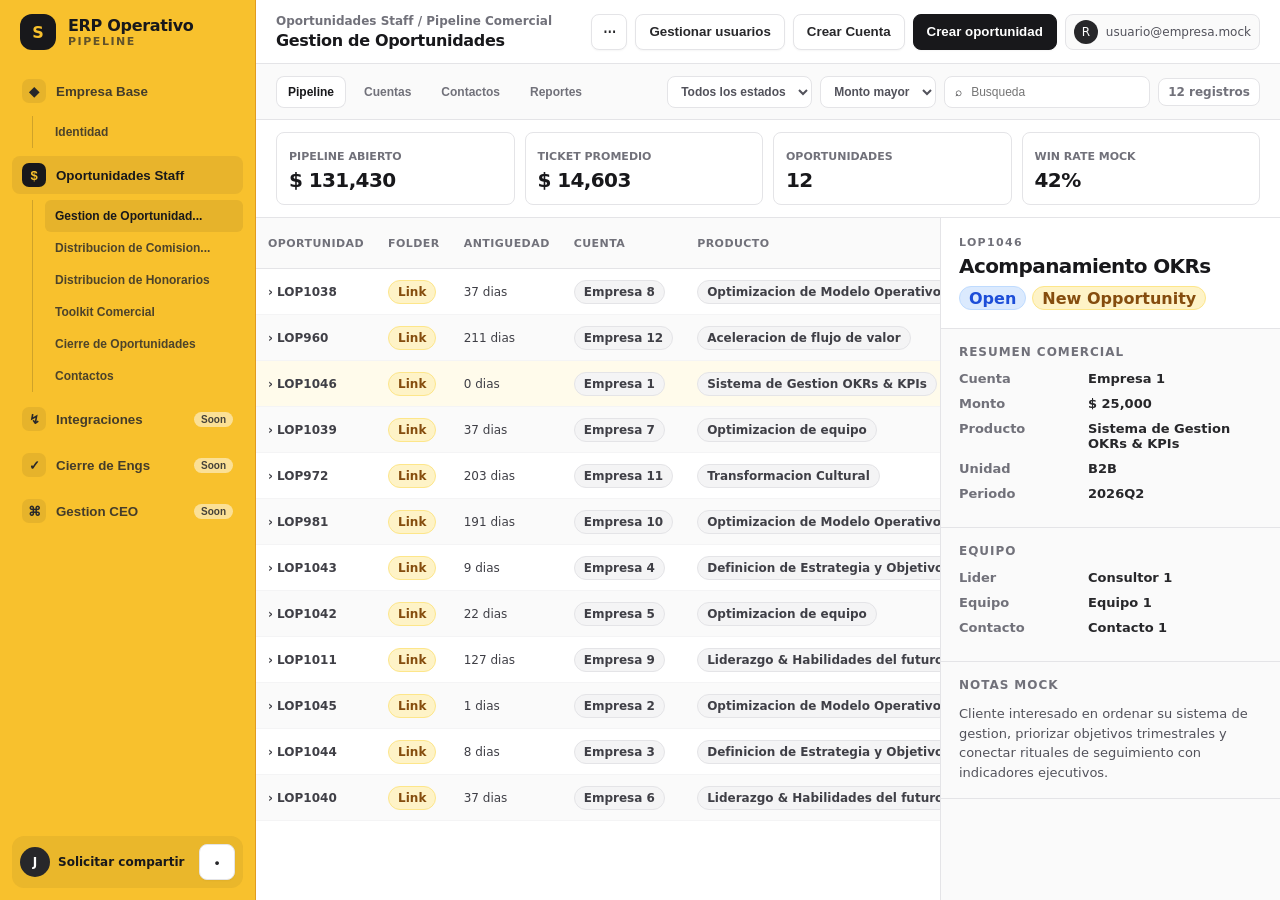
==== erp.html @ b47baa22 "ultchanges" ====
<!doctype html><html lang="es"><head><meta charset="utf-8"><meta name="viewport" content="width=device-width,initial-scale=1"><title>ERP Mockup</title><style>:root{font-family:Inter,ui-sans-serif,system-ui,-apple-system,BlinkMacSystemFont,"Segoe UI",sans-serif;color:#18181b;background:#f4f4f5}*{box-sizing:border-box}body{margin:0;min-height:100vh;overflow:hidden}.app{display:flex;height:100vh;background:#fff}.sidebar{width:256px;flex:0 0 256px;background:#f8c12d;color:#18181b;border-right:1px solid rgba(180,83,9,.35);display:flex;flex-direction:column}.brand{height:64px;display:flex;align-items:center;gap:12px;padding:0 20px}.mark{width:36px;height:36px;border-radius:12px;background:#18181b;color:#f8c12d;display:grid;place-items:center;font-weight:900}.brand strong{display:block;font-size:16px;letter-spacing:-.02em}.brand span{display:block;font-size:11px;font-weight:700;text-transform:uppercase;color:rgba(39,39,42,.72);letter-spacing:.14em}.nav{padding:8px 12px;overflow:auto;flex:1}.nav-group{margin-bottom:8px}.nav-head{height:38px;border:0;border-radius:8px;background:rgba(24,24,27,.07);width:100%;display:flex;align-items:center;gap:10px;padding:0 10px;font-weight:800;color:#18181b;text-align:left}.nav-head.idle{background:transparent;font-weight:700;color:rgba(39,39,42,.86)}.nav-ico{width:24px;height:24px;border-radius:7px;background:#18181b;color:#f8c12d;display:grid;place-items:center;font-size:13px}.nav-head.idle .nav-ico{background:rgba(24,24,27,.08);color:#27272a}.soon{margin-left:auto;border-radius:999px;background:rgba(255,255,255,.5);font-size:10px;padding:2px 7px}.subnav{margin:6px 0 0 20px;padding-left:12px;border-left:1px solid rgba(24,24,27,.18)}.subnav button{height:32px;width:100%;border:0;background:transparent;border-radius:6px;text-align:left;padding:0 10px;font-size:12px;color:rgba(39,39,42,.82);font-weight:600;white-space:nowrap;overflow:hidden;text-overflow:ellipsis}.subnav button.active{background:rgba(24,24,27,.08);font-weight:800;color:#18181b}.sidebar-foot{margin:12px;padding:8px;border-radius:12px;background:rgba(24,24,27,.06);display:flex;align-items:center;gap:8px;font-size:12px;font-weight:700}.avatar{width:30px;height:30px;border-radius:999px;background:#27272a;color:#fff;display:grid;place-items:center}.main{min-width:0;flex:1;display:flex;flex-direction:column;background:#fff}.top{height:64px;display:flex;align-items:center;justify-content:space-between;border-bottom:1px solid #e4e4e7;padding:0 20px;background:rgba(255,255,255,.96)}.crumb{font-size:12px;color:#71717a;font-weight:600}.title{margin-top:3px;font-size:16px;font-weight:900;letter-spacing:-.02em}.actions{display:flex;align-items:center;gap:8px}.btn{height:36px;border-radius:8px;border:1px solid #e4e4e7;background:#fff;color:#27272a;font-weight:800;padding:0 13px;box-shadow:0 1px 2px rgba(0,0,0,.04);cursor:pointer}.btn.icon{width:36px;padding:0}.btn.primary{background:#18181b;color:#fff;border-color:#18181b}.user{height:36px;display:flex;align-items:center;gap:8px;border:1px solid #e4e4e7;background:#fafafa;border-radius:8px;padding:0 8px;font-size:12px;color:#52525b;max-width:220px}.bar{height:56px;border-bottom:1px solid #e4e4e7;background:#fafafa;display:flex;align-items:center;gap:12px;padding:0 20px}.tabs{display:flex;gap:6px}.tab{height:32px;border:0;border-radius:8px;background:transparent;padding:0 12px;font-size:12px;font-weight:800;color:#71717a}.tab.active{background:#fff;color:#18181b;box-shadow:inset 0 0 0 1px #e4e4e7}.toolbar{margin-left:auto;display:flex;align-items:center;gap:8px}.input{height:32px;border:1px solid #e4e4e7;border-radius:8px;background:#fff;display:flex;align-items:center;gap:7px;padding:0 10px;font-size:12px}.input input{border:0;outline:0;width:170px;font-size:12px}.select{height:32px;border:1px solid #e4e4e7;border-radius:8px;background:#fff;padding:0 9px;font-size:12px;font-weight:700;color:#52525b}.count{height:28px;border:1px solid #e4e4e7;border-radius:8px;background:#fff;padding:6px 9px;font-size:12px;font-weight:700;color:#71717a}.content{flex:1;min-height:0;display:grid;grid-template-columns:minmax(0,1fr) 340px}.table-wrap{min-width:0;overflow:auto;background:#fff}.table{border-collapse:separate;border-spacing:0;width:100%;min-width:1430px;font-size:12px;text-align:left}.table th{position:sticky;top:0;background:rgba(250,250,250,.96);z-index:2;border-bottom:1px solid #e4e4e7;color:#71717a;text-transform:uppercase;font-size:11px;letter-spacing:.04em;padding:12px;font-weight:900}.table td{height:46px;border-bottom:1px solid #f4f4f5;padding:0 12px;color:#3f3f46;white-space:nowrap;overflow:hidden;text-overflow:ellipsis}.table tr:nth-child(even){background:#fafafa}.table tr:hover{background:#eff6ff}.table tr.selected{background:#fffbeb}.link{font-weight:900;color:#18181b}.badge{display:inline-flex;align-items:center;max-width:100%;height:24px;border-radius:999px;padding:0 9px;background:#f4f4f5;border:1px solid #e4e4e7;font-weight:800;color:#3f3f46;white-space:nowrap;overflow:hidden;text-overflow:ellipsis}.badge.yellow{background:#fef3c7;border-color:#fde68a;color:#854d0e}.badge.blue{background:#dbeafe;border-color:#bfdbfe;color:#1d4ed8}.badge.green{background:#dcfce7;border-color:#bbf7d0;color:#166534}.badge.red{background:#fee2e2;border-color:#fecaca;color:#991b1b}.amount{font-weight:900;color:#18181b}.drawer{border-left:1px solid #e4e4e7;background:#fafafa;min-width:0;overflow:auto}.drawer-head{padding:18px;border-bottom:1px solid #e4e4e7;background:#fff}.drawer-kicker{font-size:11px;text-transform:uppercase;letter-spacing:.12em;color:#71717a;font-weight:900}.drawer h2{margin:5px 0 8px;font-size:20px;letter-spacing:-.03em}.drawer-meta{display:flex;gap:6px;flex-wrap:wrap}.section{padding:16px 18px;border-bottom:1px solid #e4e4e7}.section h3{margin:0 0 12px;font-size:12px;text-transform:uppercase;letter-spacing:.08em;color:#71717a}.kv{display:grid;grid-template-columns:120px 1fr;gap:9px;font-size:13px;margin-bottom:10px}.kv span:first-child{color:#71717a;font-weight:700}.kv span:last-child{color:#27272a;font-weight:800}.cards{display:grid;grid-template-columns:repeat(4,minmax(120px,1fr));gap:10px;padding:12px 20px;border-bottom:1px solid #e4e4e7;background:#fff}.metric{border:1px solid #e4e4e7;border-radius:8px;padding:12px;background:#fff}.metric span{font-size:11px;color:#71717a;font-weight:800;text-transform:uppercase}.metric strong{display:block;margin-top:4px;font-size:20px;letter-spacing:-.03em}.modal{position:fixed;inset:0;background:rgba(24,24,27,.22);display:none;align-items:center;justify-content:center;padding:24px}.modal.open{display:flex}.modal-box{width:min(620px,100%);border-radius:12px;background:#fff;border:1px solid #e4e4e7;box-shadow:0 24px 80px rgba(0,0,0,.22);overflow:hidden}.modal-box header{height:56px;display:flex;align-items:center;justify-content:space-between;padding:0 18px;border-bottom:1px solid #e4e4e7}.modal-grid{padding:18px;display:grid;grid-template-columns:1fr 1fr;gap:12px}.field label{display:block;font-size:11px;font-weight:900;text-transform:uppercase;color:#71717a;margin-bottom:6px}.field input,.field select{width:100%;height:36px;border:1px solid #e4e4e7;border-radius:8px;padding:0 10px}.modal-actions{padding:14px 18px;border-top:1px solid #e4e4e7;display:flex;justify-content:flex-end;gap:8px;background:#fafafa}@media(max-width:1000px){body{overflow:auto}.app{height:auto;min-height:100vh}.sidebar{display:none}.top,.bar{height:auto;min-height:60px;flex-wrap:wrap;padding:12px}.actions,.toolbar{flex-wrap:wrap}.bar{align-items:flex-start}.content{grid-template-columns:1fr}.drawer{display:none}.cards{grid-template-columns:repeat(2,1fr)}.input input{width:120px}}</style></head><body><div class="app"><aside class="sidebar"><div class="brand"><div class="mark">S</div><div><strong>ERP Operativo</strong><span>Pipeline</span></div></div><nav class="nav"><div class="nav-group"><button class="nav-head idle"><span class="nav-ico">◆</span>Empresa Base</button><div class="subnav"><button>Identidad</button></div></div><div class="nav-group"><button class="nav-head"><span class="nav-ico">$</span>Oportunidades Staff</button><div class="subnav"><button class="active">Gestion de Oportunidad...</button><button>Distribucion de Comision...</button><button>Distribucion de Honorarios</button><button>Toolkit Comercial</button><button>Cierre de Oportunidades</button><button>Contactos</button></div></div><div class="nav-group"><button class="nav-head idle"><span class="nav-ico">↯</span>Integraciones<span class="soon">Soon</span></button></div><div class="nav-group"><button class="nav-head idle"><span class="nav-ico">✓</span>Cierre de Engs<span class="soon">Soon</span></button></div><div class="nav-group"><button class="nav-head idle"><span class="nav-ico">⌘</span>Gestion CEO<span class="soon">Soon</span></button></div></nav><div class="sidebar-foot"><div class="avatar">J</div><span style="flex:1">Solicitar compartir</span><button class="btn icon" title="Notificaciones">•</button></div></aside><main class="main"><header class="top"><div><div class="crumb">Oportunidades Staff / Pipeline Comercial</div><div class="title">Gestion de Oportunidades</div></div><div class="actions"><button class="btn icon">⋯</button><button class="btn">Gestionar usuarios</button><button class="btn" id="accountBtn">Crear Cuenta</button><button class="btn primary" id="oppBtn">Crear oportunidad</button><div class="user"><div class="avatar" style="width:24px;height:24px;font-size:12px">R</div><span>usuario@empresa.mock</span></div></div></header><div class="bar"><div class="tabs"><button class="tab active">Pipeline</button><button class="tab">Cuentas</button><button class="tab">Contactos</button><button class="tab">Reportes</button></div><div class="toolbar"><select class="select" id="filter"><option value="">Todos los estados</option><option>Open</option><option>Closed Won</option><option>Closed Lost</option></select><select class="select" id="sort"><option value="desc">Monto mayor</option><option value="asc">Monto menor</option><option value="age">Antiguedad</option></select><div class="input">⌕<input id="search" placeholder="Busqueda"></div><span class="count" id="count"></span></div></div><section class="cards"><div class="metric"><span>Pipeline abierto</span><strong id="m1"></strong></div><div class="metric"><span>Ticket promedio</span><strong id="m2"></strong></div><div class="metric"><span>Oportunidades</span><strong id="m3"></strong></div><div class="metric"><span>Win rate mock</span><strong>42%</strong></div></section><section class="content"><div class="table-wrap"><table class="table"><thead><tr><th style="width:130px">Oportunidad</th><th style="width:85px">Folder</th><th style="width:105px">Antiguedad</th><th style="width:170px">Cuenta</th><th style="width:230px">Producto</th><th style="width:250px">NombreOportunidad</th><th style="width:140px">MontoAprobado</th><th style="width:160px">Lider de Lead</th><th style="width:180px">Equipo de Lead</th><th style="width:190px">EstadoProceso</th><th style="width:170px">ContactoCliente</th><th style="width:140px">EstadoCierre</th></tr></thead><tbody id="rows"></tbody></table></div><aside class="drawer" id="drawer"></aside></section></main></div><div class="modal" id="modal"><div class="modal-box"><header><strong id="modalTitle">Crear oportunidad</strong><button class="btn icon" id="closeModal">×</button></header><div class="modal-grid"><div class="field"><label>Cuenta</label><input value="Empresa 13"></div><div class="field"><label>Producto</label><select><option>Sistema de Gestion OKRs & KPIs</option><option>Optimizacion de Modelo Operativo</option><option>Transformacion Cultural</option></select></div><div class="field"><label>Monto</label><input value="18500"></div><div class="field"><label>Periodo</label><input value="2026Q3"></div><div class="field" style="grid-column:1/-1"><label>Nombre</label><input value="Acompanamiento de ejecucion estrategica"></div></div><div class="modal-actions"><button class="btn" id="cancelModal">Cancelar</button><button class="btn primary" id="saveModal">Guardar mock</button></div></div></div><script>const data=[["LOP1046",0,"Empresa 1","Sistema de Gestion OKRs & KPIs","Acompanamiento OKRs",25000,"Consultor 1","Equipo 1","New Opportunity","Contacto 1","Open","B2B","2026Q2"],["LOP1045",1,"Empresa 2","Optimizacion de Modelo Operativo","Rediseno de proceso",5000,"Consultor 1","-","New Opportunity","Contacto 2","Open","Consultoria","2026Q2"],["LOP1044",8,"Empresa 3","Definicion de Estrategia y Objetivos","Programa para Lideres",4000,"Consultor 1","-","New Opportunity","Contacto 3","Open","B2B","2026Q2"],["LOP1043",9,"Empresa 4","Definicion de Estrategia y Objetivos","Co-creacion de OKRs",7000,"Consultor 1","-","Proposal Sent","Contacto 4","Open","Consultoria","2026Q3"],["LOP1042",22,"Empresa 5","Optimizacion de equipo","Formacion en estrategia",5830,"Consultor 2","-","Proposal in Construction","Contacto 5","Open","B2B","2026Q3"],["LOP1040",37,"Empresa 6","Liderazgo & Habilidades del futuro","Convencion para lideres",4000,"Consultor 1","-","In Negotiation - To see","Contacto 6","Open","B2B","2026Q3"],["LOP1039",37,"Empresa 7","Optimizacion de equipo","Assessment en Agilidad",25000,"Consultor 1","Equipo 1","New Opportunity","Contacto 7","Open","Consultoria","2026Q3"],["LOP1038",37,"Empresa 8","Optimizacion de Modelo Operativo","Modelo Operativo Agil",50000,"Consultor 1","-","Proposal Sent","Contacto 8","Open","Consultoria","2026Q4"],["LOP1011",127,"Empresa 9","Liderazgo & Habilidades del futuro","Business Communication Managers",5600,"Consultor 3","-","In Negotiation - To see","Contacto 9","Open","B2B","2026Q4"],["LOP981",191,"Empresa 10","Optimizacion de Modelo Operativo","Lideres en la Transformacion",7245,"Consultor 3","-","Closed","Contacto 10","Closed Lost","Consultoria","2026Q1"],["LOP972",203,"Empresa 11","Transformacion Cultural","Rituales de gestion comercial",19300,"Consultor 4","Equipo 2","Closed","Contacto 11","Closed Won","Digital","2026Q1"],["LOP960",211,"Empresa 12","Aceleracion de flujo de valor","Mapa de valor supply",31200,"Consultor 5","Equipo 3","Closed","Contacto 12","Closed Won","Consultoria","2026Q1"]].map((r,i)=>({id:i+1,op:r[0],age:r[1],account:r[2],product:r[3],name:r[4],amount:r[5],owner:r[6],team:r[7],process:r[8],contact:r[9],close:r[10],unit:r[11],period:r[12]}));let selected=data[0];const money=n=>"$ "+n.toLocaleString("en-US");const tone=v=>v==="Closed Won"?"green":v==="Closed Lost"?"red":v==="Open"?"blue":"yellow";function render(){const q=document.querySelector("#search").value.toLowerCase(),f=document.querySelector("#filter").value,s=document.querySelector("#sort").value;let rows=data.filter(x=>(!f||x.close===f)&&Object.values(x).join(" ").toLowerCase().includes(q));rows.sort((a,b)=>s==="asc"?a.amount-b.amount:s==="age"?b.age-a.age:b.amount-a.amount);document.querySelector("#rows").innerHTML=rows.map(x=>`<tr class="${selected.id===x.id?"selected":""}" data-id="${x.id}"><td class="link">› ${x.op}</td><td><span class="badge yellow">Link</span></td><td>${x.age} dias</td><td><span class="badge">${x.account}</span></td><td><span class="badge">${x.product}</span></td><td>${x.name}</td><td class="amount">${money(x.amount)}</td><td><span class="badge">${x.owner}</span></td><td>${x.team==="-"?"-":`<span class="badge">${x.team}</span>`}</td><td><span class="badge yellow">${x.process}</span></td><td>${x.contact}</td><td><span class="badge ${tone(x.close)}">${x.close}</span></td></tr>`).join("");document.querySelectorAll("tbody tr").forEach(tr=>tr.onclick=()=>{selected=data.find(x=>x.id==tr.dataset.id);render()});const open=data.filter(x=>x.close==="Open"),total=open.reduce((a,x)=>a+x.amount,0);document.querySelector("#count").textContent=`${rows.length} registros`;document.querySelector("#m1").textContent=money(total);document.querySelector("#m2").textContent=money(Math.round(total/open.length));document.querySelector("#m3").textContent=data.length;document.querySelector("#drawer").innerHTML=`<div class="drawer-head"><div class="drawer-kicker">${selected.op}</div><h2>${selected.name}</h2><div class="drawer-meta"><span class="badge ${tone(selected.close)}">${selected.close}</span><span class="badge yellow">${selected.process}</span></div></div><div class="section"><h3>Resumen comercial</h3><div class="kv"><span>Cuenta</span><span>${selected.account}</span></div><div class="kv"><span>Monto</span><span>${money(selected.amount)}</span></div><div class="kv"><span>Producto</span><span>${selected.product}</span></div><div class="kv"><span>Unidad</span><span>${selected.unit}</span></div><div class="kv"><span>Periodo</span><span>${selected.period}</span></div></div><div class="section"><h3>Equipo</h3><div class="kv"><span>Lider</span><span>${selected.owner}</span></div><div class="kv"><span>Equipo</span><span>${selected.team}</span></div><div class="kv"><span>Contacto</span><span>${selected.contact}</span></div></div><div class="section"><h3>Notas mock</h3><p style="margin:0;color:#52525b;line-height:1.5;font-size:13px">Cliente interesado en ordenar su sistema de gestion, priorizar objetivos trimestrales y conectar rituales de seguimiento con indicadores ejecutivos.</p></div>`}["search","filter","sort"].forEach(id=>document.querySelector("#"+id).addEventListener("input",render));const modal=document.querySelector("#modal");document.querySelector("#oppBtn").onclick=()=>{document.querySelector("#modalTitle").textContent="Crear oportunidad";modal.classList.add("open")};document.querySelector("#accountBtn").onclick=()=>{document.querySelector("#modalTitle").textContent="Crear cuenta";modal.classList.add("open")};["closeModal","cancelModal","saveModal"].forEach(id=>document.querySelector("#"+id).onclick=()=>modal.classList.remove("open"));render();</script></body></html>
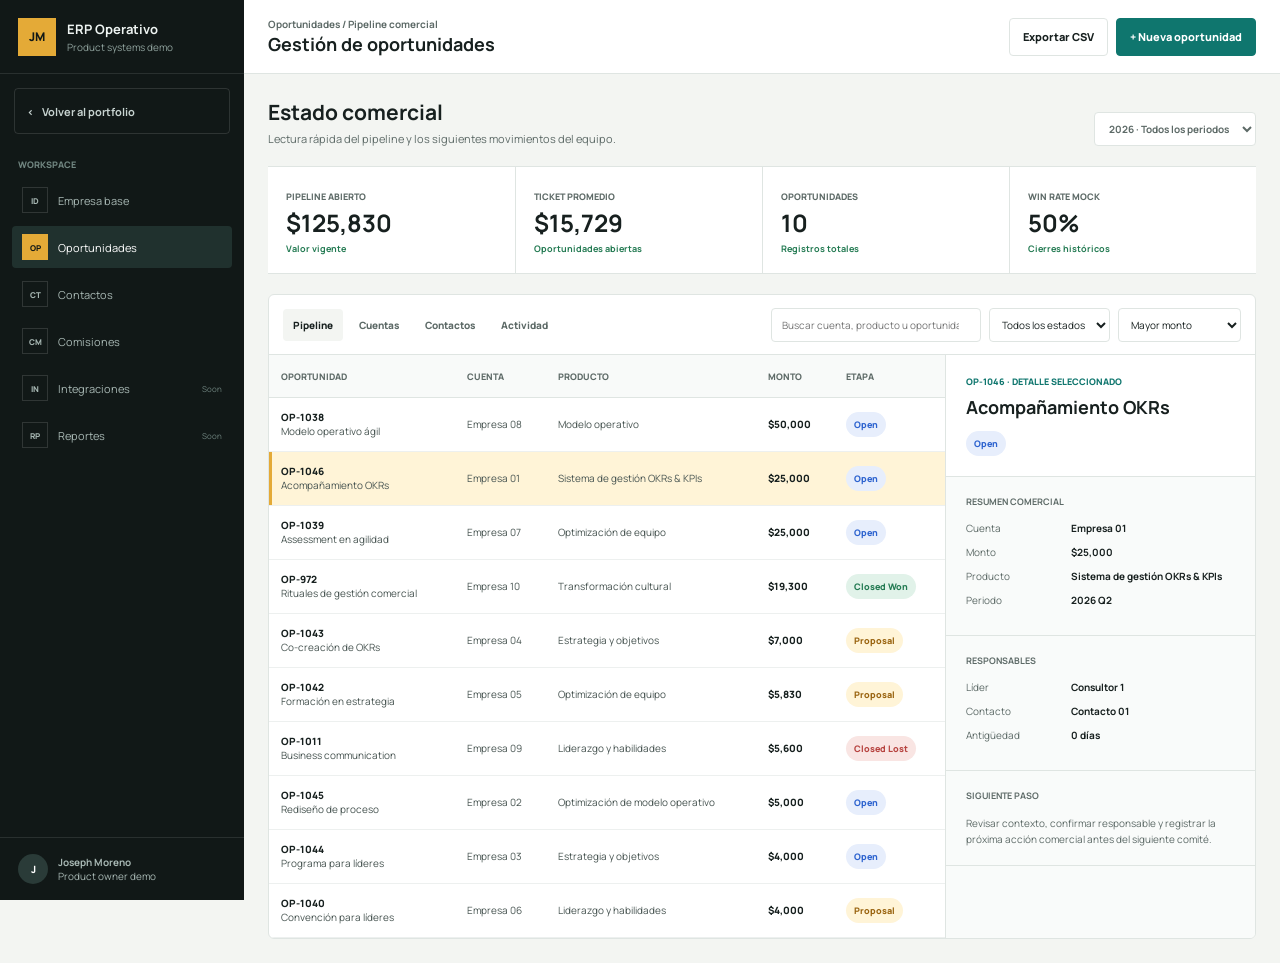
==== commit cc306ef4: "Redesign portfolio experience" ====
--- a/erp.html
+++ b/erp.html
@@ -1 +1,1126 @@
-<!doctype html><html lang="es"><head><meta charset="utf-8"><meta name="viewport" content="width=device-width,initial-scale=1"><title>ERP Mockup</title><style>:root{font-family:Inter,ui-sans-serif,system-ui,-apple-system,BlinkMacSystemFont,"Segoe UI",sans-serif;color:#18181b;background:#f4f4f5}*{box-sizing:border-box}body{margin:0;min-height:100vh;overflow:hidden}.app{display:flex;height:100vh;background:#fff}.sidebar{width:256px;flex:0 0 256px;background:#f8c12d;color:#18181b;border-right:1px solid rgba(180,83,9,.35);display:flex;flex-direction:column}.brand{height:64px;display:flex;align-items:center;gap:12px;padding:0 20px}.mark{width:36px;height:36px;border-radius:12px;background:#18181b;color:#f8c12d;display:grid;place-items:center;font-weight:900}.brand strong{display:block;font-size:16px;letter-spacing:-.02em}.brand span{display:block;font-size:11px;font-weight:700;text-transform:uppercase;color:rgba(39,39,42,.72);letter-spacing:.14em}.nav{padding:8px 12px;overflow:auto;flex:1}.nav-group{margin-bottom:8px}.nav-head{height:38px;border:0;border-radius:8px;background:rgba(24,24,27,.07);width:100%;display:flex;align-items:center;gap:10px;padding:0 10px;font-weight:800;color:#18181b;text-align:left}.nav-head.idle{background:transparent;font-weight:700;color:rgba(39,39,42,.86)}.nav-ico{width:24px;height:24px;border-radius:7px;background:#18181b;color:#f8c12d;display:grid;place-items:center;font-size:13px}.nav-head.idle .nav-ico{background:rgba(24,24,27,.08);color:#27272a}.soon{margin-left:auto;border-radius:999px;background:rgba(255,255,255,.5);font-size:10px;padding:2px 7px}.subnav{margin:6px 0 0 20px;padding-left:12px;border-left:1px solid rgba(24,24,27,.18)}.subnav button{height:32px;width:100%;border:0;background:transparent;border-radius:6px;text-align:left;padding:0 10px;font-size:12px;color:rgba(39,39,42,.82);font-weight:600;white-space:nowrap;overflow:hidden;text-overflow:ellipsis}.subnav button.active{background:rgba(24,24,27,.08);font-weight:800;color:#18181b}.sidebar-foot{margin:12px;padding:8px;border-radius:12px;background:rgba(24,24,27,.06);display:flex;align-items:center;gap:8px;font-size:12px;font-weight:700}.avatar{width:30px;height:30px;border-radius:999px;background:#27272a;color:#fff;display:grid;place-items:center}.main{min-width:0;flex:1;display:flex;flex-direction:column;background:#fff}.top{height:64px;display:flex;align-items:center;justify-content:space-between;border-bottom:1px solid #e4e4e7;padding:0 20px;background:rgba(255,255,255,.96)}.crumb{font-size:12px;color:#71717a;font-weight:600}.title{margin-top:3px;font-size:16px;font-weight:900;letter-spacing:-.02em}.actions{display:flex;align-items:center;gap:8px}.btn{height:36px;border-radius:8px;border:1px solid #e4e4e7;background:#fff;color:#27272a;font-weight:800;padding:0 13px;box-shadow:0 1px 2px rgba(0,0,0,.04);cursor:pointer}.btn.icon{width:36px;padding:0}.btn.primary{background:#18181b;color:#fff;border-color:#18181b}.user{height:36px;display:flex;align-items:center;gap:8px;border:1px solid #e4e4e7;background:#fafafa;border-radius:8px;padding:0 8px;font-size:12px;color:#52525b;max-width:220px}.bar{height:56px;border-bottom:1px solid #e4e4e7;background:#fafafa;display:flex;align-items:center;gap:12px;padding:0 20px}.tabs{display:flex;gap:6px}.tab{height:32px;border:0;border-radius:8px;background:transparent;padding:0 12px;font-size:12px;font-weight:800;color:#71717a}.tab.active{background:#fff;color:#18181b;box-shadow:inset 0 0 0 1px #e4e4e7}.toolbar{margin-left:auto;display:flex;align-items:center;gap:8px}.input{height:32px;border:1px solid #e4e4e7;border-radius:8px;background:#fff;display:flex;align-items:center;gap:7px;padding:0 10px;font-size:12px}.input input{border:0;outline:0;width:170px;font-size:12px}.select{height:32px;border:1px solid #e4e4e7;border-radius:8px;background:#fff;padding:0 9px;font-size:12px;font-weight:700;color:#52525b}.count{height:28px;border:1px solid #e4e4e7;border-radius:8px;background:#fff;padding:6px 9px;font-size:12px;font-weight:700;color:#71717a}.content{flex:1;min-height:0;display:grid;grid-template-columns:minmax(0,1fr) 340px}.table-wrap{min-width:0;overflow:auto;background:#fff}.table{border-collapse:separate;border-spacing:0;width:100%;min-width:1430px;font-size:12px;text-align:left}.table th{position:sticky;top:0;background:rgba(250,250,250,.96);z-index:2;border-bottom:1px solid #e4e4e7;color:#71717a;text-transform:uppercase;font-size:11px;letter-spacing:.04em;padding:12px;font-weight:900}.table td{height:46px;border-bottom:1px solid #f4f4f5;padding:0 12px;color:#3f3f46;white-space:nowrap;overflow:hidden;text-overflow:ellipsis}.table tr:nth-child(even){background:#fafafa}.table tr:hover{background:#eff6ff}.table tr.selected{background:#fffbeb}.link{font-weight:900;color:#18181b}.badge{display:inline-flex;align-items:center;max-width:100%;height:24px;border-radius:999px;padding:0 9px;background:#f4f4f5;border:1px solid #e4e4e7;font-weight:800;color:#3f3f46;white-space:nowrap;overflow:hidden;text-overflow:ellipsis}.badge.yellow{background:#fef3c7;border-color:#fde68a;color:#854d0e}.badge.blue{background:#dbeafe;border-color:#bfdbfe;color:#1d4ed8}.badge.green{background:#dcfce7;border-color:#bbf7d0;color:#166534}.badge.red{background:#fee2e2;border-color:#fecaca;color:#991b1b}.amount{font-weight:900;color:#18181b}.drawer{border-left:1px solid #e4e4e7;background:#fafafa;min-width:0;overflow:auto}.drawer-head{padding:18px;border-bottom:1px solid #e4e4e7;background:#fff}.drawer-kicker{font-size:11px;text-transform:uppercase;letter-spacing:.12em;color:#71717a;font-weight:900}.drawer h2{margin:5px 0 8px;font-size:20px;letter-spacing:-.03em}.drawer-meta{display:flex;gap:6px;flex-wrap:wrap}.section{padding:16px 18px;border-bottom:1px solid #e4e4e7}.section h3{margin:0 0 12px;font-size:12px;text-transform:uppercase;letter-spacing:.08em;color:#71717a}.kv{display:grid;grid-template-columns:120px 1fr;gap:9px;font-size:13px;margin-bottom:10px}.kv span:first-child{color:#71717a;font-weight:700}.kv span:last-child{color:#27272a;font-weight:800}.cards{display:grid;grid-template-columns:repeat(4,minmax(120px,1fr));gap:10px;padding:12px 20px;border-bottom:1px solid #e4e4e7;background:#fff}.metric{border:1px solid #e4e4e7;border-radius:8px;padding:12px;background:#fff}.metric span{font-size:11px;color:#71717a;font-weight:800;text-transform:uppercase}.metric strong{display:block;margin-top:4px;font-size:20px;letter-spacing:-.03em}.modal{position:fixed;inset:0;background:rgba(24,24,27,.22);display:none;align-items:center;justify-content:center;padding:24px}.modal.open{display:flex}.modal-box{width:min(620px,100%);border-radius:12px;background:#fff;border:1px solid #e4e4e7;box-shadow:0 24px 80px rgba(0,0,0,.22);overflow:hidden}.modal-box header{height:56px;display:flex;align-items:center;justify-content:space-between;padding:0 18px;border-bottom:1px solid #e4e4e7}.modal-grid{padding:18px;display:grid;grid-template-columns:1fr 1fr;gap:12px}.field label{display:block;font-size:11px;font-weight:900;text-transform:uppercase;color:#71717a;margin-bottom:6px}.field input,.field select{width:100%;height:36px;border:1px solid #e4e4e7;border-radius:8px;padding:0 10px}.modal-actions{padding:14px 18px;border-top:1px solid #e4e4e7;display:flex;justify-content:flex-end;gap:8px;background:#fafafa}@media(max-width:1000px){body{overflow:auto}.app{height:auto;min-height:100vh}.sidebar{display:none}.top,.bar{height:auto;min-height:60px;flex-wrap:wrap;padding:12px}.actions,.toolbar{flex-wrap:wrap}.bar{align-items:flex-start}.content{grid-template-columns:1fr}.drawer{display:none}.cards{grid-template-columns:repeat(2,1fr)}.input input{width:120px}}</style></head><body><div class="app"><aside class="sidebar"><div class="brand"><div class="mark">S</div><div><strong>ERP Operativo</strong><span>Pipeline</span></div></div><nav class="nav"><div class="nav-group"><button class="nav-head idle"><span class="nav-ico">◆</span>Empresa Base</button><div class="subnav"><button>Identidad</button></div></div><div class="nav-group"><button class="nav-head"><span class="nav-ico">$</span>Oportunidades Staff</button><div class="subnav"><button class="active">Gestion de Oportunidad...</button><button>Distribucion de Comision...</button><button>Distribucion de Honorarios</button><button>Toolkit Comercial</button><button>Cierre de Oportunidades</button><button>Contactos</button></div></div><div class="nav-group"><button class="nav-head idle"><span class="nav-ico">↯</span>Integraciones<span class="soon">Soon</span></button></div><div class="nav-group"><button class="nav-head idle"><span class="nav-ico">✓</span>Cierre de Engs<span class="soon">Soon</span></button></div><div class="nav-group"><button class="nav-head idle"><span class="nav-ico">⌘</span>Gestion CEO<span class="soon">Soon</span></button></div></nav><div class="sidebar-foot"><div class="avatar">J</div><span style="flex:1">Solicitar compartir</span><button class="btn icon" title="Notificaciones">•</button></div></aside><main class="main"><header class="top"><div><div class="crumb">Oportunidades Staff / Pipeline Comercial</div><div class="title">Gestion de Oportunidades</div></div><div class="actions"><button class="btn icon">⋯</button><button class="btn">Gestionar usuarios</button><button class="btn" id="accountBtn">Crear Cuenta</button><button class="btn primary" id="oppBtn">Crear oportunidad</button><div class="user"><div class="avatar" style="width:24px;height:24px;font-size:12px">R</div><span>usuario@empresa.mock</span></div></div></header><div class="bar"><div class="tabs"><button class="tab active">Pipeline</button><button class="tab">Cuentas</button><button class="tab">Contactos</button><button class="tab">Reportes</button></div><div class="toolbar"><select class="select" id="filter"><option value="">Todos los estados</option><option>Open</option><option>Closed Won</option><option>Closed Lost</option></select><select class="select" id="sort"><option value="desc">Monto mayor</option><option value="asc">Monto menor</option><option value="age">Antiguedad</option></select><div class="input">⌕<input id="search" placeholder="Busqueda"></div><span class="count" id="count"></span></div></div><section class="cards"><div class="metric"><span>Pipeline abierto</span><strong id="m1"></strong></div><div class="metric"><span>Ticket promedio</span><strong id="m2"></strong></div><div class="metric"><span>Oportunidades</span><strong id="m3"></strong></div><div class="metric"><span>Win rate mock</span><strong>42%</strong></div></section><section class="content"><div class="table-wrap"><table class="table"><thead><tr><th style="width:130px">Oportunidad</th><th style="width:85px">Folder</th><th style="width:105px">Antiguedad</th><th style="width:170px">Cuenta</th><th style="width:230px">Producto</th><th style="width:250px">NombreOportunidad</th><th style="width:140px">MontoAprobado</th><th style="width:160px">Lider de Lead</th><th style="width:180px">Equipo de Lead</th><th style="width:190px">EstadoProceso</th><th style="width:170px">ContactoCliente</th><th style="width:140px">EstadoCierre</th></tr></thead><tbody id="rows"></tbody></table></div><aside class="drawer" id="drawer"></aside></section></main></div><div class="modal" id="modal"><div class="modal-box"><header><strong id="modalTitle">Crear oportunidad</strong><button class="btn icon" id="closeModal">×</button></header><div class="modal-grid"><div class="field"><label>Cuenta</label><input value="Empresa 13"></div><div class="field"><label>Producto</label><select><option>Sistema de Gestion OKRs & KPIs</option><option>Optimizacion de Modelo Operativo</option><option>Transformacion Cultural</option></select></div><div class="field"><label>Monto</label><input value="18500"></div><div class="field"><label>Periodo</label><input value="2026Q3"></div><div class="field" style="grid-column:1/-1"><label>Nombre</label><input value="Acompanamiento de ejecucion estrategica"></div></div><div class="modal-actions"><button class="btn" id="cancelModal">Cancelar</button><button class="btn primary" id="saveModal">Guardar mock</button></div></div></div><script>const data=[["LOP1046",0,"Empresa 1","Sistema de Gestion OKRs & KPIs","Acompanamiento OKRs",25000,"Consultor 1","Equipo 1","New Opportunity","Contacto 1","Open","B2B","2026Q2"],["LOP1045",1,"Empresa 2","Optimizacion de Modelo Operativo","Rediseno de proceso",5000,"Consultor 1","-","New Opportunity","Contacto 2","Open","Consultoria","2026Q2"],["LOP1044",8,"Empresa 3","Definicion de Estrategia y Objetivos","Programa para Lideres",4000,"Consultor 1","-","New Opportunity","Contacto 3","Open","B2B","2026Q2"],["LOP1043",9,"Empresa 4","Definicion de Estrategia y Objetivos","Co-creacion de OKRs",7000,"Consultor 1","-","Proposal Sent","Contacto 4","Open","Consultoria","2026Q3"],["LOP1042",22,"Empresa 5","Optimizacion de equipo","Formacion en estrategia",5830,"Consultor 2","-","Proposal in Construction","Contacto 5","Open","B2B","2026Q3"],["LOP1040",37,"Empresa 6","Liderazgo & Habilidades del futuro","Convencion para lideres",4000,"Consultor 1","-","In Negotiation - To see","Contacto 6","Open","B2B","2026Q3"],["LOP1039",37,"Empresa 7","Optimizacion de equipo","Assessment en Agilidad",25000,"Consultor 1","Equipo 1","New Opportunity","Contacto 7","Open","Consultoria","2026Q3"],["LOP1038",37,"Empresa 8","Optimizacion de Modelo Operativo","Modelo Operativo Agil",50000,"Consultor 1","-","Proposal Sent","Contacto 8","Open","Consultoria","2026Q4"],["LOP1011",127,"Empresa 9","Liderazgo & Habilidades del futuro","Business Communication Managers",5600,"Consultor 3","-","In Negotiation - To see","Contacto 9","Open","B2B","2026Q4"],["LOP981",191,"Empresa 10","Optimizacion de Modelo Operativo","Lideres en la Transformacion",7245,"Consultor 3","-","Closed","Contacto 10","Closed Lost","Consultoria","2026Q1"],["LOP972",203,"Empresa 11","Transformacion Cultural","Rituales de gestion comercial",19300,"Consultor 4","Equipo 2","Closed","Contacto 11","Closed Won","Digital","2026Q1"],["LOP960",211,"Empresa 12","Aceleracion de flujo de valor","Mapa de valor supply",31200,"Consultor 5","Equipo 3","Closed","Contacto 12","Closed Won","Consultoria","2026Q1"]].map((r,i)=>({id:i+1,op:r[0],age:r[1],account:r[2],product:r[3],name:r[4],amount:r[5],owner:r[6],team:r[7],process:r[8],contact:r[9],close:r[10],unit:r[11],period:r[12]}));let selected=data[0];const money=n=>"$ "+n.toLocaleString("en-US");const tone=v=>v==="Closed Won"?"green":v==="Closed Lost"?"red":v==="Open"?"blue":"yellow";function render(){const q=document.querySelector("#search").value.toLowerCase(),f=document.querySelector("#filter").value,s=document.querySelector("#sort").value;let rows=data.filter(x=>(!f||x.close===f)&&Object.values(x).join(" ").toLowerCase().includes(q));rows.sort((a,b)=>s==="asc"?a.amount-b.amount:s==="age"?b.age-a.age:b.amount-a.amount);document.querySelector("#rows").innerHTML=rows.map(x=>`<tr class="${selected.id===x.id?"selected":""}" data-id="${x.id}"><td class="link">› ${x.op}</td><td><span class="badge yellow">Link</span></td><td>${x.age} dias</td><td><span class="badge">${x.account}</span></td><td><span class="badge">${x.product}</span></td><td>${x.name}</td><td class="amount">${money(x.amount)}</td><td><span class="badge">${x.owner}</span></td><td>${x.team==="-"?"-":`<span class="badge">${x.team}</span>`}</td><td><span class="badge yellow">${x.process}</span></td><td>${x.contact}</td><td><span class="badge ${tone(x.close)}">${x.close}</span></td></tr>`).join("");document.querySelectorAll("tbody tr").forEach(tr=>tr.onclick=()=>{selected=data.find(x=>x.id==tr.dataset.id);render()});const open=data.filter(x=>x.close==="Open"),total=open.reduce((a,x)=>a+x.amount,0);document.querySelector("#count").textContent=`${rows.length} registros`;document.querySelector("#m1").textContent=money(total);document.querySelector("#m2").textContent=money(Math.round(total/open.length));document.querySelector("#m3").textContent=data.length;document.querySelector("#drawer").innerHTML=`<div class="drawer-head"><div class="drawer-kicker">${selected.op}</div><h2>${selected.name}</h2><div class="drawer-meta"><span class="badge ${tone(selected.close)}">${selected.close}</span><span class="badge yellow">${selected.process}</span></div></div><div class="section"><h3>Resumen comercial</h3><div class="kv"><span>Cuenta</span><span>${selected.account}</span></div><div class="kv"><span>Monto</span><span>${money(selected.amount)}</span></div><div class="kv"><span>Producto</span><span>${selected.product}</span></div><div class="kv"><span>Unidad</span><span>${selected.unit}</span></div><div class="kv"><span>Periodo</span><span>${selected.period}</span></div></div><div class="section"><h3>Equipo</h3><div class="kv"><span>Lider</span><span>${selected.owner}</span></div><div class="kv"><span>Equipo</span><span>${selected.team}</span></div><div class="kv"><span>Contacto</span><span>${selected.contact}</span></div></div><div class="section"><h3>Notas mock</h3><p style="margin:0;color:#52525b;line-height:1.5;font-size:13px">Cliente interesado en ordenar su sistema de gestion, priorizar objetivos trimestrales y conectar rituales de seguimiento con indicadores ejecutivos.</p></div>`}["search","filter","sort"].forEach(id=>document.querySelector("#"+id).addEventListener("input",render));const modal=document.querySelector("#modal");document.querySelector("#oppBtn").onclick=()=>{document.querySelector("#modalTitle").textContent="Crear oportunidad";modal.classList.add("open")};document.querySelector("#accountBtn").onclick=()=>{document.querySelector("#modalTitle").textContent="Crear cuenta";modal.classList.add("open")};["closeModal","cancelModal","saveModal"].forEach(id=>document.querySelector("#"+id).onclick=()=>modal.classList.remove("open"));render();</script></body></html>
+<!doctype html>
+<html lang="es">
+<head>
+    <meta charset="utf-8">
+    <meta name="viewport" content="width=device-width, initial-scale=1">
+    <meta name="description" content="Mockup navegable de un ERP operativo creado por Joseph Moreno Inca.">
+    <meta name="theme-color" content="#111817">
+    <title>ERP Operativo | Joseph Moreno</title>
+    <link rel="icon" type="image/svg+xml" href="assets/icons/favicon.svg">
+    <link rel="preconnect" href="https://fonts.googleapis.com">
+    <link rel="preconnect" href="https://fonts.gstatic.com" crossorigin>
+    <link href="https://fonts.googleapis.com/css2?family=Manrope:wght@400;500;600;700;800&display=swap" rel="stylesheet">
+    <style>
+        :root {
+            color-scheme: light;
+            --ink: #17201f;
+            --muted: #5d6a67;
+            --line: #dfe5e2;
+            --paper: #f3f5f2;
+            --surface: #ffffff;
+            --teal: #0f766e;
+            --teal-soft: #d9ebe7;
+            --amber: #e4aa37;
+            --amber-soft: #fff4d7;
+            --blue: #2d63cf;
+            --blue-soft: #e7eefc;
+            --red: #b74440;
+            --red-soft: #f9e5e3;
+            --green: #237a52;
+            --green-soft: #e1f2e9;
+            --sidebar: #111817;
+        }
+
+        * {
+            box-sizing: border-box;
+            letter-spacing: 0;
+        }
+
+        body {
+            margin: 0;
+            min-width: 320px;
+            background: var(--paper);
+            color: var(--ink);
+            font-family: "Manrope", system-ui, sans-serif;
+            font-size: 14px;
+        }
+
+        button,
+        input,
+        select {
+            font: inherit;
+        }
+
+        button,
+        a {
+            -webkit-tap-highlight-color: transparent;
+        }
+
+        :focus-visible {
+            outline: 3px solid var(--amber);
+            outline-offset: 3px;
+        }
+
+        .app {
+            display: grid;
+            min-height: 100vh;
+            grid-template-columns: 244px minmax(0, 1fr);
+        }
+
+        .sidebar {
+            position: sticky;
+            top: 0;
+            display: flex;
+            height: 100vh;
+            flex-direction: column;
+            background: var(--sidebar);
+            color: #eef4f2;
+        }
+
+        .brand {
+            display: flex;
+            min-height: 74px;
+            align-items: center;
+            gap: 11px;
+            padding: 0 18px;
+            border-bottom: 1px solid rgba(255, 255, 255, 0.1);
+        }
+
+        .brand-mark {
+            display: grid;
+            width: 38px;
+            height: 38px;
+            place-items: center;
+            background: var(--amber);
+            color: var(--sidebar);
+            font-size: 12px;
+            font-weight: 800;
+        }
+
+        .brand strong,
+        .brand small {
+            display: block;
+        }
+
+        .brand strong {
+            font-size: 13px;
+        }
+
+        .brand small {
+            margin-top: 2px;
+            color: #8fa29d;
+            font-size: 10px;
+        }
+
+        .back-link {
+            display: flex;
+            min-height: 46px;
+            align-items: center;
+            gap: 8px;
+            margin: 14px;
+            padding: 0 12px;
+            border: 1px solid rgba(255, 255, 255, 0.12);
+            border-radius: 4px;
+            color: #c7d3d0;
+            font-size: 11px;
+            font-weight: 700;
+            text-decoration: none;
+        }
+
+        .back-link:hover {
+            border-color: rgba(255, 255, 255, 0.3);
+            color: #ffffff;
+        }
+
+        .nav-label {
+            margin: 10px 18px 8px;
+            color: #718681;
+            font-size: 9px;
+            font-weight: 800;
+            text-transform: uppercase;
+        }
+
+        .side-nav {
+            display: grid;
+            gap: 5px;
+            padding: 0 12px;
+        }
+
+        .side-nav button {
+            display: grid;
+            min-height: 42px;
+            grid-template-columns: 28px 1fr auto;
+            align-items: center;
+            gap: 8px;
+            padding: 0 10px;
+            border: 0;
+            border-radius: 4px;
+            background: transparent;
+            color: #a7b7b3;
+            cursor: pointer;
+            font-size: 11px;
+            text-align: left;
+        }
+
+        .side-nav button:hover {
+            background: rgba(255, 255, 255, 0.06);
+            color: #ffffff;
+        }
+
+        .side-nav button.active {
+            background: #20312e;
+            color: #ffffff;
+        }
+
+        .nav-code {
+            display: grid;
+            width: 26px;
+            height: 26px;
+            place-items: center;
+            border: 1px solid rgba(255, 255, 255, 0.13);
+            font-size: 8px;
+            font-weight: 800;
+        }
+
+        .side-nav button.active .nav-code {
+            border-color: var(--amber);
+            background: var(--amber);
+            color: var(--sidebar);
+        }
+
+        .soon {
+            color: #718681;
+            font-size: 8px;
+        }
+
+        .sidebar-user {
+            display: flex;
+            align-items: center;
+            gap: 10px;
+            margin-top: auto;
+            padding: 16px 18px;
+            border-top: 1px solid rgba(255, 255, 255, 0.1);
+            color: #a7b7b3;
+            font-size: 10px;
+        }
+
+        .avatar {
+            display: grid;
+            width: 30px;
+            height: 30px;
+            flex: 0 0 30px;
+            place-items: center;
+            border-radius: 50%;
+            background: #2a3b38;
+            color: #ffffff;
+            font-weight: 800;
+        }
+
+        .workspace {
+            min-width: 0;
+        }
+
+        .topbar {
+            display: flex;
+            min-height: 74px;
+            align-items: center;
+            justify-content: space-between;
+            gap: 24px;
+            padding: 12px 24px;
+            border-bottom: 1px solid var(--line);
+            background: rgba(255, 255, 255, 0.94);
+            backdrop-filter: blur(12px);
+        }
+
+        .mobile-back {
+            display: none;
+        }
+
+        .crumb {
+            color: var(--muted);
+            font-size: 10px;
+            font-weight: 700;
+        }
+
+        .topbar h1 {
+            margin: 3px 0 0;
+            font-size: 18px;
+            line-height: 1.2;
+        }
+
+        .top-actions {
+            display: flex;
+            align-items: center;
+            gap: 8px;
+        }
+
+        .button {
+            display: inline-flex;
+            min-height: 38px;
+            align-items: center;
+            justify-content: center;
+            padding: 0 13px;
+            border: 1px solid var(--line);
+            border-radius: 4px;
+            background: var(--surface);
+            color: var(--ink);
+            cursor: pointer;
+            font-size: 11px;
+            font-weight: 800;
+        }
+
+        .button:hover {
+            border-color: #b8c4c0;
+        }
+
+        .button.primary {
+            border-color: var(--teal);
+            background: var(--teal);
+            color: #ffffff;
+        }
+
+        .button.primary:hover {
+            background: #0b5e57;
+        }
+
+        .button.icon {
+            width: 38px;
+            padding: 0;
+            font-size: 18px;
+        }
+
+        .content {
+            padding: 24px;
+        }
+
+        .overview {
+            display: flex;
+            align-items: flex-end;
+            justify-content: space-between;
+            gap: 24px;
+            margin-bottom: 20px;
+        }
+
+        .overview h2 {
+            margin: 0;
+            font-size: 21px;
+        }
+
+        .overview p {
+            margin: 5px 0 0;
+            color: var(--muted);
+            font-size: 11px;
+        }
+
+        .period {
+            min-height: 34px;
+            padding: 0 10px;
+            border: 1px solid var(--line);
+            border-radius: 4px;
+            background: var(--surface);
+            color: var(--muted);
+            font-size: 10px;
+            font-weight: 700;
+        }
+
+        .metrics {
+            display: grid;
+            grid-template-columns: repeat(4, 1fr);
+            margin-bottom: 20px;
+            border-top: 1px solid var(--line);
+            border-bottom: 1px solid var(--line);
+            background: var(--surface);
+        }
+
+        .metric {
+            min-width: 0;
+            padding: 18px;
+        }
+
+        .metric + .metric {
+            border-left: 1px solid var(--line);
+        }
+
+        .metric span {
+            color: var(--muted);
+            font-size: 9px;
+            font-weight: 800;
+            text-transform: uppercase;
+        }
+
+        .metric strong {
+            display: block;
+            margin-top: 6px;
+            font-size: 24px;
+            line-height: 1.1;
+        }
+
+        .metric small {
+            display: block;
+            margin-top: 6px;
+            color: var(--green);
+            font-size: 9px;
+            font-weight: 700;
+        }
+
+        .panel {
+            border: 1px solid var(--line);
+            border-radius: 6px;
+            background: var(--surface);
+            overflow: hidden;
+        }
+
+        .toolbar {
+            display: flex;
+            min-height: 60px;
+            align-items: center;
+            gap: 9px;
+            padding: 10px 14px;
+            border-bottom: 1px solid var(--line);
+        }
+
+        .tabs {
+            display: flex;
+            align-items: center;
+            gap: 6px;
+        }
+
+        .tab {
+            min-height: 32px;
+            padding: 0 10px;
+            border: 0;
+            border-radius: 4px;
+            background: transparent;
+            color: var(--muted);
+            font-size: 10px;
+            font-weight: 800;
+        }
+
+        .tab.active {
+            background: var(--paper);
+            color: var(--ink);
+        }
+
+        .filters {
+            display: flex;
+            align-items: center;
+            gap: 8px;
+            margin-left: auto;
+        }
+
+        .search,
+        .select {
+            min-height: 34px;
+            border: 1px solid var(--line);
+            border-radius: 4px;
+            background: var(--surface);
+            color: var(--ink);
+            font-size: 10px;
+        }
+
+        .search {
+            width: 210px;
+            padding: 0 10px;
+        }
+
+        .select {
+            padding: 0 8px;
+        }
+
+        .pipeline-layout {
+            display: grid;
+            grid-template-columns: minmax(0, 1fr) 310px;
+            min-height: 500px;
+        }
+
+        .table-wrap {
+            min-width: 0;
+            overflow: auto;
+        }
+
+        table {
+            width: 100%;
+            min-width: 860px;
+            border-collapse: collapse;
+            text-align: left;
+        }
+
+        th {
+            height: 42px;
+            padding: 0 12px;
+            border-bottom: 1px solid var(--line);
+            background: #f8faf9;
+            color: var(--muted);
+            font-size: 9px;
+            font-weight: 800;
+            text-transform: uppercase;
+        }
+
+        td {
+            height: 54px;
+            padding: 0 12px;
+            border-bottom: 1px solid #edf0ef;
+            color: #475451;
+            font-size: 10px;
+            white-space: nowrap;
+        }
+
+        tbody tr {
+            cursor: pointer;
+            transition: background 130ms ease;
+        }
+
+        tbody tr:hover {
+            background: #f6f9f8;
+        }
+
+        tbody tr.selected {
+            background: var(--amber-soft);
+            box-shadow: inset 3px 0 0 var(--amber);
+        }
+
+        .op-code,
+        .money {
+            color: var(--ink);
+            font-weight: 800;
+        }
+
+        .badge {
+            display: inline-flex;
+            min-height: 25px;
+            align-items: center;
+            padding: 0 8px;
+            border-radius: 99px;
+            background: var(--paper);
+            color: var(--muted);
+            font-size: 9px;
+            font-weight: 800;
+        }
+
+        .badge.open {
+            background: var(--blue-soft);
+            color: var(--blue);
+        }
+
+        .badge.won {
+            background: var(--green-soft);
+            color: var(--green);
+        }
+
+        .badge.lost {
+            background: var(--red-soft);
+            color: var(--red);
+        }
+
+        .badge.proposal {
+            background: var(--amber-soft);
+            color: #9a6410;
+        }
+
+        .detail {
+            border-left: 1px solid var(--line);
+            background: #f9fbfa;
+        }
+
+        .detail-head {
+            padding: 20px;
+            border-bottom: 1px solid var(--line);
+            background: var(--surface);
+        }
+
+        .detail-kicker {
+            color: var(--teal);
+            font-size: 9px;
+            font-weight: 800;
+            text-transform: uppercase;
+        }
+
+        .detail-head h2 {
+            margin: 8px 0 12px;
+            font-size: 18px;
+            line-height: 1.25;
+        }
+
+        .detail-section {
+            padding: 18px 20px;
+            border-bottom: 1px solid var(--line);
+        }
+
+        .detail-section h3 {
+            margin: 0 0 13px;
+            color: var(--muted);
+            font-size: 9px;
+            text-transform: uppercase;
+        }
+
+        .detail-row {
+            display: grid;
+            grid-template-columns: 95px 1fr;
+            gap: 10px;
+            margin-bottom: 10px;
+            font-size: 10px;
+        }
+
+        .detail-row span:first-child {
+            color: var(--muted);
+        }
+
+        .detail-row span:last-child {
+            color: var(--ink);
+            font-weight: 700;
+        }
+
+        .detail-note {
+            margin: 0;
+            color: var(--muted);
+            font-size: 10px;
+            line-height: 1.6;
+        }
+
+        .empty-state {
+            padding: 60px 20px;
+            color: var(--muted);
+            text-align: center;
+        }
+
+        .modal {
+            position: fixed;
+            z-index: 20;
+            inset: 0;
+            display: none;
+            align-items: center;
+            justify-content: center;
+            padding: 20px;
+            background: rgba(17, 24, 23, 0.58);
+        }
+
+        .modal.open {
+            display: flex;
+        }
+
+        .modal-dialog {
+            width: min(620px, 100%);
+            max-height: calc(100vh - 40px);
+            border-radius: 6px;
+            background: var(--surface);
+            box-shadow: 0 28px 80px rgba(0, 0, 0, 0.26);
+            overflow: auto;
+        }
+
+        .modal-head,
+        .modal-actions {
+            display: flex;
+            align-items: center;
+            justify-content: space-between;
+            gap: 16px;
+            padding: 14px 18px;
+        }
+
+        .modal-head {
+            border-bottom: 1px solid var(--line);
+        }
+
+        .modal-head h2 {
+            margin: 0;
+            font-size: 16px;
+        }
+
+        .form-grid {
+            display: grid;
+            grid-template-columns: 1fr 1fr;
+            gap: 14px;
+            padding: 18px;
+        }
+
+        .field {
+            display: grid;
+            gap: 6px;
+        }
+
+        .field.full {
+            grid-column: 1 / -1;
+        }
+
+        .field label {
+            color: var(--muted);
+            font-size: 9px;
+            font-weight: 800;
+            text-transform: uppercase;
+        }
+
+        .field input,
+        .field select {
+            width: 100%;
+            min-height: 38px;
+            padding: 0 10px;
+            border: 1px solid var(--line);
+            border-radius: 4px;
+            background: var(--surface);
+            color: var(--ink);
+        }
+
+        .modal-actions {
+            justify-content: flex-end;
+            border-top: 1px solid var(--line);
+            background: var(--paper);
+        }
+
+        @media (max-width: 1040px) {
+            .pipeline-layout {
+                grid-template-columns: 1fr;
+            }
+
+            .detail {
+                display: none;
+            }
+
+            .metrics {
+                grid-template-columns: repeat(2, 1fr);
+            }
+
+            .metric:nth-child(3) {
+                border-left: 0;
+                border-top: 1px solid var(--line);
+            }
+
+            .metric:nth-child(4) {
+                border-top: 1px solid var(--line);
+            }
+        }
+
+        @media (max-width: 820px) {
+            .app {
+                grid-template-columns: 1fr;
+            }
+
+            .sidebar {
+                display: none;
+            }
+
+            .mobile-back {
+                display: inline-flex;
+                color: var(--teal);
+                font-size: 10px;
+                font-weight: 800;
+                text-decoration: none;
+            }
+
+            .topbar {
+                align-items: flex-start;
+                flex-direction: column;
+                padding: 14px;
+            }
+
+            .top-actions {
+                width: 100%;
+            }
+
+            .top-actions .button.primary {
+                margin-left: auto;
+            }
+
+            .content {
+                padding: 14px;
+            }
+
+            .toolbar {
+                align-items: flex-start;
+                flex-direction: column;
+            }
+
+            .filters {
+                width: 100%;
+                margin-left: 0;
+            }
+
+            .search {
+                width: 100%;
+            }
+        }
+
+        @media (max-width: 560px) {
+            .overview {
+                align-items: flex-start;
+                flex-direction: column;
+            }
+
+            .metrics {
+                grid-template-columns: 1fr;
+            }
+
+            .metric + .metric,
+            .metric:nth-child(3) {
+                border-top: 1px solid var(--line);
+                border-left: 0;
+            }
+
+            .tabs {
+                width: 100%;
+                overflow-x: auto;
+            }
+
+            .filters {
+                align-items: stretch;
+                flex-direction: column;
+            }
+
+            .form-grid {
+                grid-template-columns: 1fr;
+            }
+
+            .field.full {
+                grid-column: auto;
+            }
+        }
+    </style>
+</head>
+<body>
+    <div class="app">
+        <aside class="sidebar">
+            <div class="brand">
+                <span class="brand-mark">JM</span>
+                <div><strong>ERP Operativo</strong><small>Product systems demo</small></div>
+            </div>
+            <a class="back-link" href="index.html#casos"><span aria-hidden="true">&lt;</span> Volver al portfolio</a>
+            <p class="nav-label">Workspace</p>
+            <nav class="side-nav" aria-label="Módulos del ERP">
+                <button type="button"><span class="nav-code">ID</span><span>Empresa base</span></button>
+                <button class="active" type="button"><span class="nav-code">OP</span><span>Oportunidades</span></button>
+                <button type="button"><span class="nav-code">CT</span><span>Contactos</span></button>
+                <button type="button"><span class="nav-code">CM</span><span>Comisiones</span></button>
+                <button type="button"><span class="nav-code">IN</span><span>Integraciones</span><small class="soon">Soon</small></button>
+                <button type="button"><span class="nav-code">RP</span><span>Reportes</span><small class="soon">Soon</small></button>
+            </nav>
+            <div class="sidebar-user">
+                <span class="avatar">J</span>
+                <div><strong>Joseph Moreno</strong><br><span>Product owner demo</span></div>
+            </div>
+        </aside>
+
+        <main class="workspace">
+            <header class="topbar">
+                <div>
+                    <a class="mobile-back" href="index.html#casos">&lt; Portfolio</a>
+                    <div class="crumb">Oportunidades / Pipeline comercial</div>
+                    <h1>Gestión de oportunidades</h1>
+                </div>
+                <div class="top-actions">
+                    <button class="button" type="button" id="exportButton">Exportar CSV</button>
+                    <button class="button primary" type="button" id="newOpportunityButton">+ Nueva oportunidad</button>
+                </div>
+            </header>
+
+            <div class="content">
+                <div class="overview">
+                    <div>
+                        <h2>Estado comercial</h2>
+                        <p>Lectura rápida del pipeline y los siguientes movimientos del equipo.</p>
+                    </div>
+                    <select class="period" aria-label="Periodo">
+                        <option>2026 · Todos los periodos</option>
+                        <option>2026 · Q2</option>
+                        <option>2026 · Q3</option>
+                        <option>2026 · Q4</option>
+                    </select>
+                </div>
+
+                <section class="metrics" aria-label="Métricas del pipeline">
+                    <article class="metric"><span>Pipeline abierto</span><strong id="metricPipeline">$0</strong><small>Valor vigente</small></article>
+                    <article class="metric"><span>Ticket promedio</span><strong id="metricTicket">$0</strong><small>Oportunidades abiertas</small></article>
+                    <article class="metric"><span>Oportunidades</span><strong id="metricCount">0</strong><small>Registros totales</small></article>
+                    <article class="metric"><span>Win rate mock</span><strong id="metricWinRate">0%</strong><small>Cierres históricos</small></article>
+                </section>
+
+                <section class="panel">
+                    <div class="toolbar">
+                        <div class="tabs" aria-label="Vistas">
+                            <button class="tab active" type="button">Pipeline</button>
+                            <button class="tab" type="button">Cuentas</button>
+                            <button class="tab" type="button">Contactos</button>
+                            <button class="tab" type="button">Actividad</button>
+                        </div>
+                        <div class="filters">
+                            <input class="search" id="searchInput" type="search" placeholder="Buscar cuenta, producto u oportunidad" aria-label="Buscar">
+                            <select class="select" id="statusFilter" aria-label="Filtrar por estado">
+                                <option value="">Todos los estados</option>
+                                <option value="Open">Open</option>
+                                <option value="Proposal">Proposal</option>
+                                <option value="Closed Won">Closed Won</option>
+                                <option value="Closed Lost">Closed Lost</option>
+                            </select>
+                            <select class="select" id="sortSelect" aria-label="Ordenar oportunidades">
+                                <option value="amount-desc">Mayor monto</option>
+                                <option value="amount-asc">Menor monto</option>
+                                <option value="age-desc">Mayor antigüedad</option>
+                            </select>
+                        </div>
+                    </div>
+
+                    <div class="pipeline-layout">
+                        <div class="table-wrap">
+                            <table>
+                                <thead>
+                                    <tr>
+                                        <th>Oportunidad</th>
+                                        <th>Cuenta</th>
+                                        <th>Producto</th>
+                                        <th>Monto</th>
+                                        <th>Etapa</th>
+                                        <th>Líder</th>
+                                        <th>Antigüedad</th>
+                                    </tr>
+                                </thead>
+                                <tbody id="opportunityRows"></tbody>
+                            </table>
+                            <div class="empty-state" id="emptyState" hidden>No hay oportunidades que coincidan con los filtros.</div>
+                        </div>
+                        <aside class="detail" id="detailPanel" aria-live="polite"></aside>
+                    </div>
+                </section>
+            </div>
+        </main>
+    </div>
+
+    <div class="modal" id="opportunityModal" role="dialog" aria-modal="true" aria-labelledby="modalTitle">
+        <form class="modal-dialog" id="opportunityForm">
+            <div class="modal-head">
+                <h2 id="modalTitle">Nueva oportunidad</h2>
+                <button class="button icon" type="button" id="closeModalButton" aria-label="Cerrar">×</button>
+            </div>
+            <div class="form-grid">
+                <div class="field">
+                    <label for="accountInput">Cuenta</label>
+                    <input id="accountInput" name="account" required value="Empresa 13">
+                </div>
+                <div class="field">
+                    <label for="amountInput">Monto estimado</label>
+                    <input id="amountInput" name="amount" type="number" min="1" required value="18500">
+                </div>
+                <div class="field full">
+                    <label for="nameInput">Oportunidad</label>
+                    <input id="nameInput" name="name" required value="Acompañamiento de ejecución estratégica">
+                </div>
+                <div class="field">
+                    <label for="productInput">Producto</label>
+                    <select id="productInput" name="product">
+                        <option>Sistema de gestión OKRs & KPIs</option>
+                        <option>Optimización de modelo operativo</option>
+                        <option>Transformación cultural</option>
+                        <option>Liderazgo y habilidades</option>
+                    </select>
+                </div>
+                <div class="field">
+                    <label for="ownerInput">Líder</label>
+                    <select id="ownerInput" name="owner">
+                        <option>Consultor 1</option>
+                        <option>Consultor 2</option>
+                        <option>Consultor 3</option>
+                    </select>
+                </div>
+            </div>
+            <div class="modal-actions">
+                <button class="button" type="button" id="cancelModalButton">Cancelar</button>
+                <button class="button primary" type="submit">Guardar oportunidad</button>
+            </div>
+        </form>
+    </div>
+
+    <script>
+        const opportunities = [
+            { id: "OP-1046", age: 0, account: "Empresa 01", product: "Sistema de gestión OKRs & KPIs", name: "Acompañamiento OKRs", amount: 25000, owner: "Consultor 1", stage: "Open", period: "2026 Q2", contact: "Contacto 01" },
+            { id: "OP-1045", age: 1, account: "Empresa 02", product: "Optimización de modelo operativo", name: "Rediseño de proceso", amount: 5000, owner: "Consultor 1", stage: "Open", period: "2026 Q2", contact: "Contacto 02" },
+            { id: "OP-1044", age: 8, account: "Empresa 03", product: "Estrategia y objetivos", name: "Programa para líderes", amount: 4000, owner: "Consultor 1", stage: "Open", period: "2026 Q2", contact: "Contacto 03" },
+            { id: "OP-1043", age: 9, account: "Empresa 04", product: "Estrategia y objetivos", name: "Co-creación de OKRs", amount: 7000, owner: "Consultor 1", stage: "Proposal", period: "2026 Q3", contact: "Contacto 04" },
+            { id: "OP-1042", age: 22, account: "Empresa 05", product: "Optimización de equipo", name: "Formación en estrategia", amount: 5830, owner: "Consultor 2", stage: "Proposal", period: "2026 Q3", contact: "Contacto 05" },
+            { id: "OP-1040", age: 37, account: "Empresa 06", product: "Liderazgo y habilidades", name: "Convención para líderes", amount: 4000, owner: "Consultor 1", stage: "Proposal", period: "2026 Q3", contact: "Contacto 06" },
+            { id: "OP-1039", age: 37, account: "Empresa 07", product: "Optimización de equipo", name: "Assessment en agilidad", amount: 25000, owner: "Consultor 1", stage: "Open", period: "2026 Q3", contact: "Contacto 07" },
+            { id: "OP-1038", age: 37, account: "Empresa 08", product: "Modelo operativo", name: "Modelo operativo ágil", amount: 50000, owner: "Consultor 1", stage: "Open", period: "2026 Q4", contact: "Contacto 08" },
+            { id: "OP-1011", age: 127, account: "Empresa 09", product: "Liderazgo y habilidades", name: "Business communication", amount: 5600, owner: "Consultor 3", stage: "Closed Lost", period: "2026 Q1", contact: "Contacto 09" },
+            { id: "OP-972", age: 203, account: "Empresa 10", product: "Transformación cultural", name: "Rituales de gestión comercial", amount: 19300, owner: "Consultor 4", stage: "Closed Won", period: "2026 Q1", contact: "Contacto 10" }
+        ];
+
+        let selectedOpportunity = opportunities[0];
+        const rows = document.querySelector("#opportunityRows");
+        const detailPanel = document.querySelector("#detailPanel");
+        const emptyState = document.querySelector("#emptyState");
+        const searchInput = document.querySelector("#searchInput");
+        const statusFilter = document.querySelector("#statusFilter");
+        const sortSelect = document.querySelector("#sortSelect");
+        const modal = document.querySelector("#opportunityModal");
+        const form = document.querySelector("#opportunityForm");
+        const newOpportunityButton = document.querySelector("#newOpportunityButton");
+        const closeModalButton = document.querySelector("#closeModalButton");
+        const cancelModalButton = document.querySelector("#cancelModalButton");
+
+        const money = (value) => new Intl.NumberFormat("en-US", {
+            style: "currency",
+            currency: "USD",
+            maximumFractionDigits: 0
+        }).format(value);
+
+        const badgeClass = (stage) => {
+            if (stage === "Closed Won") return "won";
+            if (stage === "Closed Lost") return "lost";
+            if (stage === "Proposal") return "proposal";
+            return "open";
+        };
+
+        const renderMetrics = () => {
+            const open = opportunities.filter((item) => item.stage === "Open" || item.stage === "Proposal");
+            const pipeline = open.reduce((total, item) => total + item.amount, 0);
+            const closed = opportunities.filter((item) => item.stage.startsWith("Closed"));
+            const won = closed.filter((item) => item.stage === "Closed Won");
+
+            document.querySelector("#metricPipeline").textContent = money(pipeline);
+            document.querySelector("#metricTicket").textContent = money(Math.round(pipeline / Math.max(open.length, 1)));
+            document.querySelector("#metricCount").textContent = String(opportunities.length);
+            document.querySelector("#metricWinRate").textContent = `${Math.round((won.length / Math.max(closed.length, 1)) * 100)}%`;
+        };
+
+        const renderDetail = () => {
+            detailPanel.innerHTML = `
+                <div class="detail-head">
+                    <div class="detail-kicker">${selectedOpportunity.id} · Detalle seleccionado</div>
+                    <h2>${selectedOpportunity.name}</h2>
+                    <span class="badge ${badgeClass(selectedOpportunity.stage)}">${selectedOpportunity.stage}</span>
+                </div>
+                <div class="detail-section">
+                    <h3>Resumen comercial</h3>
+                    <div class="detail-row"><span>Cuenta</span><span>${selectedOpportunity.account}</span></div>
+                    <div class="detail-row"><span>Monto</span><span>${money(selectedOpportunity.amount)}</span></div>
+                    <div class="detail-row"><span>Producto</span><span>${selectedOpportunity.product}</span></div>
+                    <div class="detail-row"><span>Periodo</span><span>${selectedOpportunity.period}</span></div>
+                </div>
+                <div class="detail-section">
+                    <h3>Responsables</h3>
+                    <div class="detail-row"><span>Líder</span><span>${selectedOpportunity.owner}</span></div>
+                    <div class="detail-row"><span>Contacto</span><span>${selectedOpportunity.contact}</span></div>
+                    <div class="detail-row"><span>Antigüedad</span><span>${selectedOpportunity.age} días</span></div>
+                </div>
+                <div class="detail-section">
+                    <h3>Siguiente paso</h3>
+                    <p class="detail-note">Revisar contexto, confirmar responsable y registrar la próxima acción comercial antes del siguiente comité.</p>
+                </div>
+            `;
+        };
+
+        const render = () => {
+            const query = searchInput.value.trim().toLowerCase();
+            const status = statusFilter.value;
+            const sort = sortSelect.value;
+
+            const filtered = opportunities
+                .filter((item) => !status || item.stage === status)
+                .filter((item) => Object.values(item).join(" ").toLowerCase().includes(query))
+                .sort((a, b) => {
+                    if (sort === "amount-asc") return a.amount - b.amount;
+                    if (sort === "age-desc") return b.age - a.age;
+                    return b.amount - a.amount;
+                });
+
+            rows.innerHTML = filtered.map((item) => `
+                <tr data-id="${item.id}" class="${selectedOpportunity.id === item.id ? "selected" : ""}" tabindex="0">
+                    <td><span class="op-code">${item.id}</span><br>${item.name}</td>
+                    <td>${item.account}</td>
+                    <td>${item.product}</td>
+                    <td class="money">${money(item.amount)}</td>
+                    <td><span class="badge ${badgeClass(item.stage)}">${item.stage}</span></td>
+                    <td>${item.owner}</td>
+                    <td>${item.age} días</td>
+                </tr>
+            `).join("");
+
+            emptyState.hidden = filtered.length > 0;
+
+            rows.querySelectorAll("tr").forEach((row) => {
+                const selectRow = () => {
+                    selectedOpportunity = opportunities.find((item) => item.id === row.dataset.id);
+                    render();
+                };
+
+                row.addEventListener("click", selectRow);
+                row.addEventListener("keydown", (event) => {
+                    if (event.key === "Enter" || event.key === " ") {
+                        event.preventDefault();
+                        selectRow();
+                    }
+                });
+            });
+
+            renderMetrics();
+            renderDetail();
+        };
+
+        const openModal = () => {
+            modal.classList.add("open");
+            document.body.style.overflow = "hidden";
+            document.querySelector("#accountInput").focus();
+        };
+
+        const closeModal = () => {
+            modal.classList.remove("open");
+            document.body.style.overflow = "";
+            newOpportunityButton.focus();
+        };
+
+        searchInput.addEventListener("input", render);
+        statusFilter.addEventListener("change", render);
+        sortSelect.addEventListener("change", render);
+        newOpportunityButton.addEventListener("click", openModal);
+        closeModalButton.addEventListener("click", closeModal);
+        cancelModalButton.addEventListener("click", closeModal);
+        modal.addEventListener("click", (event) => {
+            if (event.target === modal) closeModal();
+        });
+
+        form.addEventListener("submit", (event) => {
+            event.preventDefault();
+            const data = new FormData(form);
+            const nextNumber = 1047 + opportunities.length - 10;
+            const item = {
+                id: `OP-${nextNumber}`,
+                age: 0,
+                account: String(data.get("account")),
+                product: String(data.get("product")),
+                name: String(data.get("name")),
+                amount: Number(data.get("amount")),
+                owner: String(data.get("owner")),
+                stage: "Open",
+                period: "2026 Q3",
+                contact: "Por asignar"
+            };
+
+            opportunities.unshift(item);
+            selectedOpportunity = item;
+            closeModal();
+            render();
+        });
+
+        document.addEventListener("keydown", (event) => {
+            if (event.key === "Escape" && modal.classList.contains("open")) closeModal();
+        });
+
+        document.querySelector("#exportButton").addEventListener("click", () => {
+            const header = ["ID", "Cuenta", "Oportunidad", "Producto", "Monto", "Etapa", "Líder"];
+            const lines = opportunities.map((item) => [
+                item.id,
+                item.account,
+                item.name,
+                item.product,
+                item.amount,
+                item.stage,
+                item.owner
+            ].map((value) => `"${String(value).replaceAll('"', '""')}"`).join(","));
+            const blob = new Blob([[header.join(","), ...lines].join("\n")], { type: "text/csv;charset=utf-8" });
+            const url = URL.createObjectURL(blob);
+            const link = document.createElement("a");
+            link.href = url;
+            link.download = "pipeline-erp-demo.csv";
+            link.click();
+            URL.revokeObjectURL(url);
+        });
+
+        render();
+    </script>
+</body>
+</html>
